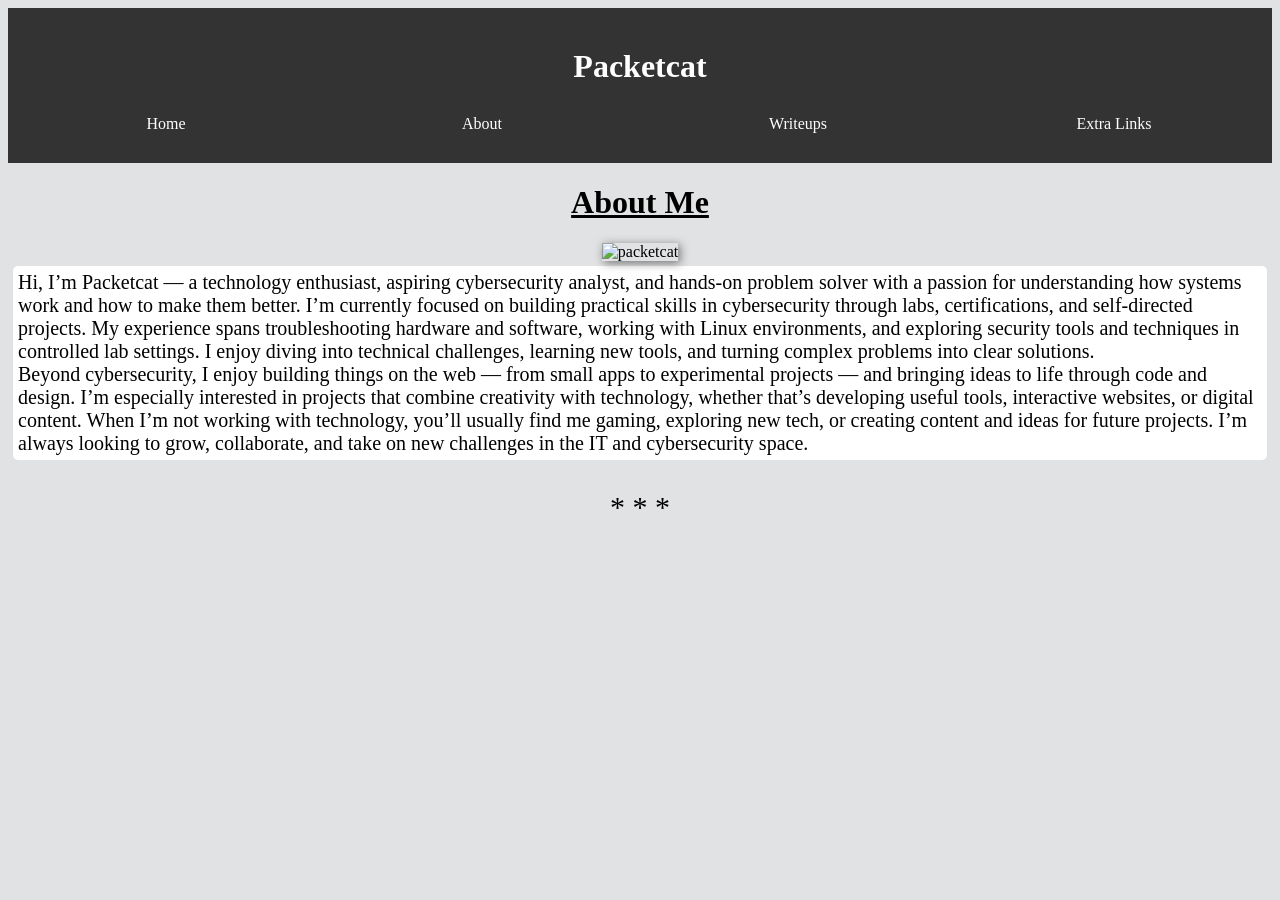
==== about.html @ 0f499275 "Added website files" ====
<!DOCTYPE html>
<html>
<head>
    <title>About</title>
    <link rel="stylesheet" href="style.css">
</head>
<body>

  <header class="packetcat">
    <h1>Packetcat</h1>
      <div class="tab">
        <ul class="tab-list">
            <li><a href="index.html" class="tab">Home</a></li>
            <li><a href="about.html" class="tab">About</a></li>
            <li><a href="writeups.html" class="tab">Writeups</a></li>
            <li><a href="links.html" class="tab">Extra Links</a></li>
        </ul>
      </div>
  </header>

    <h1><u>About Me</u></h1>
    <img src="images/packetcat.jpg" alt="packetcat" height="20%" width="20%" class="photo">
    <br>
    <p id=p-1>Hi, I’m Packetcat — a technology enthusiast, aspiring cybersecurity analyst, and hands-on problem solver with a passion for understanding how systems work and how to make them better. I’m currently focused on building practical skills in cybersecurity through labs, certifications, and self-directed projects. My experience spans troubleshooting hardware and software, working with Linux environments, and exploring security tools and techniques in controlled lab settings. I enjoy diving into technical challenges, learning new tools, and turning complex problems into clear solutions.<br> Beyond cybersecurity, I enjoy building things on the web — from small apps to experimental projects — and bringing ideas to life through code and design. I’m especially interested in projects that combine creativity with technology, whether that’s developing useful tools, interactive websites, or digital content. When I’m not working with technology, you’ll usually find me gaming, exploring new tech, or creating content and ideas for future projects. I’m always looking to grow, collaborate, and take on new challenges in the IT and cybersecurity space.</p>

    <p id=p-spacer>* * *</p>


</body>
</html>
---- style.css ----
body {
   background-color: #e1e2e3;
   color:black;
   text-align:center;
}

#p-2 {
    background-color: white;
    text-align:left;
    border-radius:5px;
    padding: 25px;
    margin: 25px;
    font-size: 20px;
}

#button-red {
    color:red;
    font-size: 20px;
}

#button-blue {
    color:blue;
    font-size: 20px;
}

#footer {
    border: 2px, solid, black;
    border-radius:5px;
}

#p-1 {
    background-color: white;
    border-radius:5px;
    text-align: left;
    padding: 5px;
    margin: 5px;
    font-size: 20px;
}

#p-spacer {
    font-size: 30px;

}

.paragraph{
    font-size: 20px;
}

.packetcat{
  color: white;
  background-color: #333;
  margin: 0;
  padding: 20px 0;
  overflow:hidden;
}

.packetcat h1 {
  margin-top: 20px; /* Now this margin will safely stay INSIDE the dark gray box */
  margin-bottom: 20px;
}

.tab {
    background-color: #333;
    width: 100%;
    max-width: 100%;
    padding: 10px 0;
}

.tab-list {
    list-style: none;
    width: 100%;
    max-width: 100%;
    margin: 0;
    padding: 0;
    display: flex;
    justify-content: center;
}

.tab-list li {
    width: 100%;
    max-width: 100%;
    margin: 0 15px;
}

.tab-list a {
    text-decoration: none;
    color: white;
    width: 100%;
    max-width: 100%;
    padding: 10px 20px;
    background-color: #333;
    border-radius: 5px;
    transition: background-color 0.3s;
}

.tab-list a:hover {
    background-color: #666;
}

.photo {
    box-shadow: 2px 2px 10px rgba(0, 0, 0, 0.5);
}
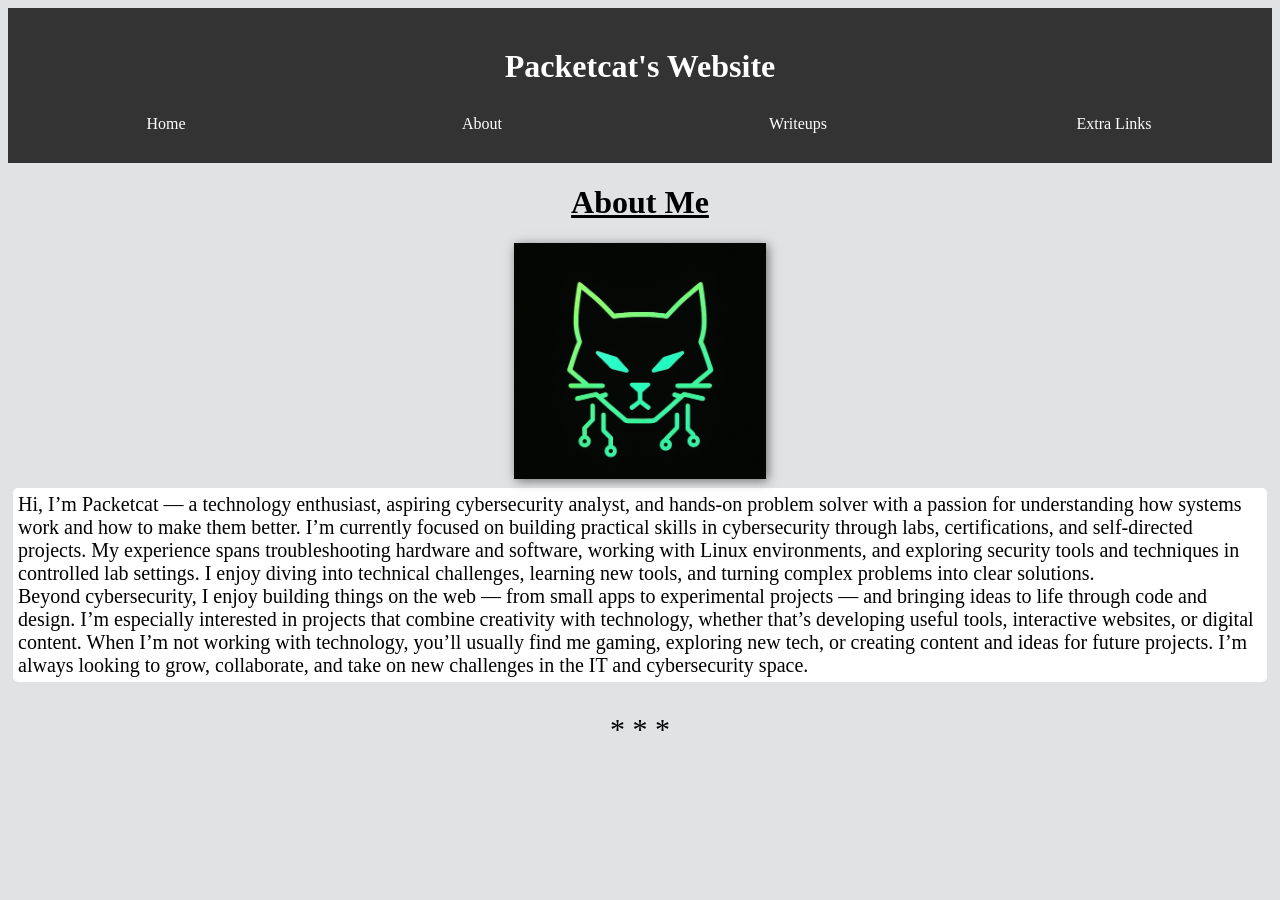
==== commit d407a128: "Update about.html" ====
--- a/about.html
+++ b/about.html
@@ -7,7 +7,7 @@
 <body>
 
   <header class="packetcat">
-    <h1>Packetcat</h1>
+    <h1>Packetcat's Website</h1>
       <div class="tab">
         <ul class="tab-list">
             <li><a href="index.html" class="tab">Home</a></li>
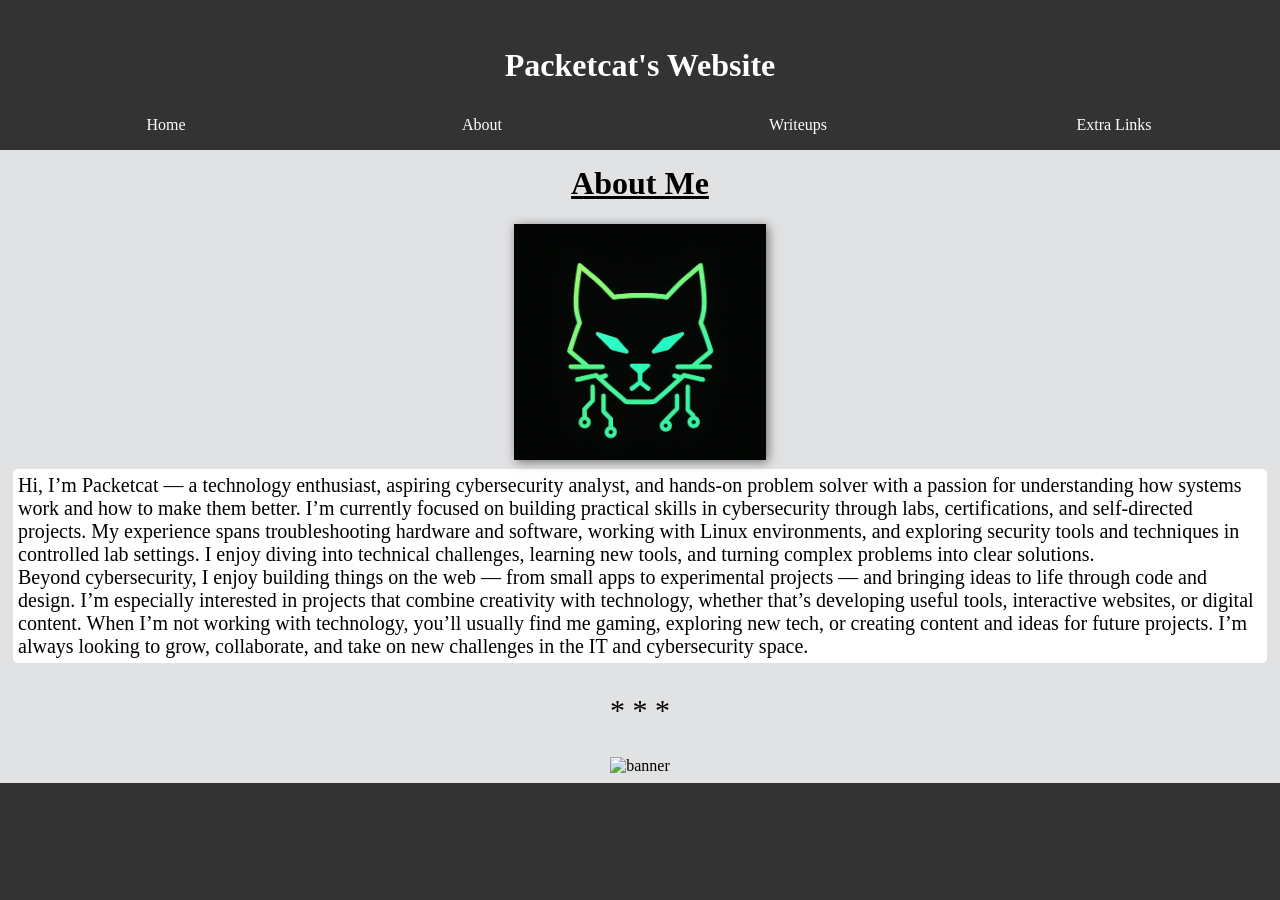
==== commit 6e508b9d: "Add files via upload" ====
--- a/about.html
+++ b/about.html
@@ -1,22 +1,24 @@
 <!DOCTYPE html>
-<html>
-<head>
-    <title>About</title>
-    <link rel="stylesheet" href="style.css">
-</head>
-<body>
+<html lang="en">
+    <head>
+     <meta charset="UTF-8"/>
+        <title>Home Page</title>
+        <link rel="stylesheet" href="style.css">
+    </head>
+    <body>
+      <header class="packetcat">
+        <br>
+        <h1>Packetcat's Website</h1>
 
-  <header class="packetcat">
-    <h1>Packetcat's Website</h1>
-      <div class="tab">
-        <ul class="tab-list">
-            <li><a href="index.html" class="tab">Home</a></li>
-            <li><a href="about.html" class="tab">About</a></li>
-            <li><a href="writeups.html" class="tab">Writeups</a></li>
-            <li><a href="links.html" class="tab">Extra Links</a></li>
-        </ul>
-      </div>
-  </header>
+        <div class="tab">
+          <ul class="tab-list">
+              <li><a href="index.html" class="tab">Home</a></li>
+              <li><a href="about.html" class="tab">About</a></li>
+              <li><a href="writeups.html" class="tab">Writeups</a></li>
+              <li><a href="links.html" class="tab">Extra Links</a></li>
+          </ul>
+        </div>
+      </header>
 
     <h1><u>About Me</u></h1>
     <img src="images/packetcat.jpg" alt="packetcat" height="20%" width="20%" class="photo">
@@ -25,6 +27,8 @@
 
     <p id=p-spacer>* * *</p>
 
+    <img src="images/banner.jpg" alt="banner">
+
 
 </body>
 </html>
--- a/style.css
+++ b/style.css
@@ -1,8 +1,16 @@
 body {
+    background: linear-gradient(
+        to bottom,
+        #333 0%,
+        #333 150px,
+        transparent 150px,
+        transparent 100%
+    ); /* This is a test linear-gradient... Might need to delete*/
    background-color: #e1e2e3;
    color:black;
    text-align:center;
 }
+
 
 #p-2 {
     background-color: white;
@@ -50,14 +58,8 @@
   color: white;
   background-color: #333;
   margin: 0;
-  padding: 20px 0;
-  overflow:hidden;
 }
 
-.packetcat h1 {
-  margin-top: 20px; /* Now this margin will safely stay INSIDE the dark gray box */
-  margin-bottom: 20px;
-}
 
 .tab {
     background-color: #333;
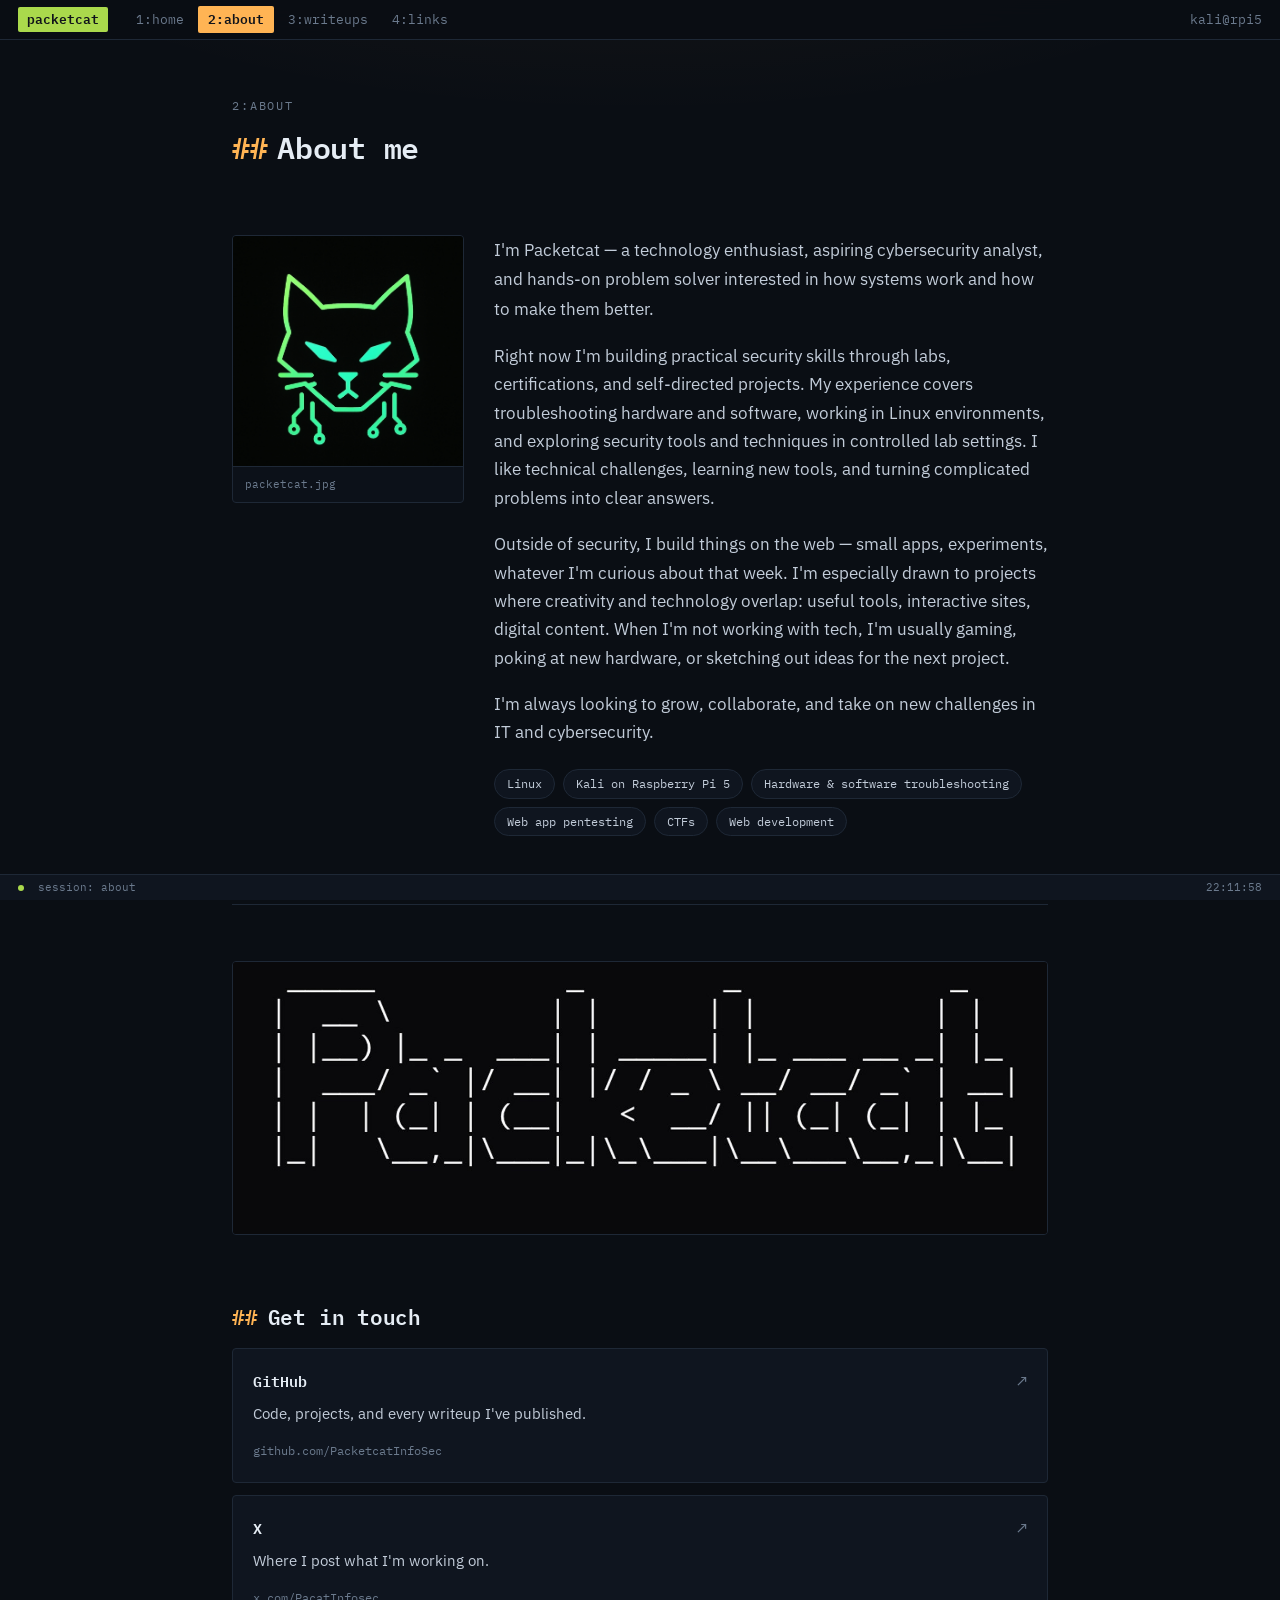
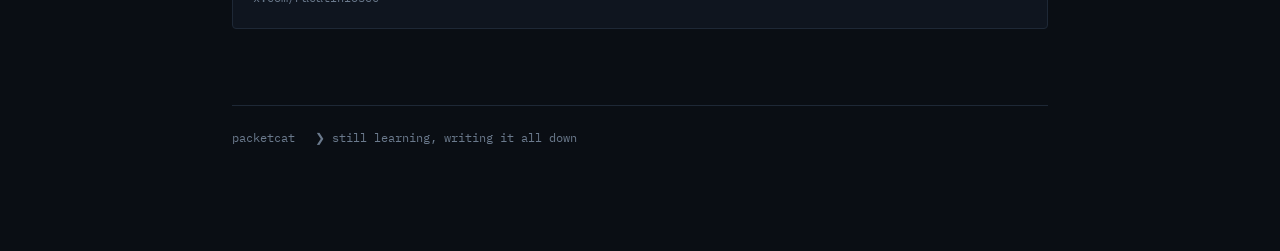
==== commit 3edebea4: "Add files via upload" ====
--- a/about.html
+++ b/about.html
@@ -1,34 +1,103 @@
 <!DOCTYPE html>
 <html lang="en">
-    <head>
-     <meta charset="UTF-8"/>
-        <title>Home Page</title>
-        <link rel="stylesheet" href="style.css">
-    </head>
-    <body>
-      <header class="packetcat">
-        <br>
-        <h1>Packetcat's Website</h1>
+<head>
+<meta charset="utf-8">
+<meta name="viewport" content="width=device-width, initial-scale=1">
+<title>About — Packetcat</title>
+<meta name="description" content="About Packetcat: technology enthusiast, aspiring cybersecurity analyst, and hands-on problem solver building practical security skills.">
+<link rel="preconnect" href="https://fonts.googleapis.com">
+<link rel="preconnect" href="https://fonts.gstatic.com" crossorigin>
+<link href="https://fonts.googleapis.com/css2?family=IBM+Plex+Mono:wght@400;500;600&family=IBM+Plex+Sans:wght@400;500;600&display=swap" rel="stylesheet">
+<link rel="stylesheet" href="style.css">
+</head>
+<body>
 
-        <div class="tab">
-          <ul class="tab-list">
-              <li><a href="index.html" class="tab">Home</a></li>
-              <li><a href="about.html" class="tab">About</a></li>
-              <li><a href="writeups.html" class="tab">Writeups</a></li>
-              <li><a href="links.html" class="tab">Extra Links</a></li>
-          </ul>
-        </div>
-      </header>
+<a class="skip" href="#main">Skip to content</a>
 
-    <h1><u>About Me</u></h1>
-    <img src="images/packetcat.jpg" alt="packetcat" height="20%" width="20%" class="photo">
-    <br>
-    <p id=p-1>Hi, I’m Packetcat — a technology enthusiast, aspiring cybersecurity analyst, and hands-on problem solver with a passion for understanding how systems work and how to make them better. I’m currently focused on building practical skills in cybersecurity through labs, certifications, and self-directed projects. My experience spans troubleshooting hardware and software, working with Linux environments, and exploring security tools and techniques in controlled lab settings. I enjoy diving into technical challenges, learning new tools, and turning complex problems into clear solutions.<br> Beyond cybersecurity, I enjoy building things on the web — from small apps to experimental projects — and bringing ideas to life through code and design. I’m especially interested in projects that combine creativity with technology, whether that’s developing useful tools, interactive websites, or digital content. When I’m not working with technology, you’ll usually find me gaming, exploring new tech, or creating content and ideas for future projects. I’m always looking to grow, collaborate, and take on new challenges in the IT and cybersecurity space.</p>
+<nav class="tmux" aria-label="Main">
+  <span class="tmux__session">packetcat</span>
+  <ul class="tmux__windows">
+    <li><a href="index.html">1:home</a></li>
+    <li><a href="about.html" aria-current="page">2:about</a></li>
+    <li><a href="writeups.html">3:writeups</a></li>
+    <li><a href="links.html">4:links</a></li>
+  </ul>
+  <span class="tmux__host">kali@rpi5</span>
+</nav>
 
-    <p id=p-spacer>* * *</p>
+<main id="main">
+  <div class="wrap">
 
-    <img src="images/banner.jpg" alt="banner">
+    <section class="block">
+      <p class="eyebrow">2:about</p>
+      <h1 class="h-section" style="font-size:1.9rem;"><span class="mark">##</span> About me</h1>
+    </section>
 
+    <section class="block bio">
+      <div class="frame bio__portrait">
+        <img src="images/packetcat.jpg" alt="Packetcat">
+        <p class="frame__cap">packetcat.jpg</p>
+      </div>
 
+      <div class="prose">
+        <p class="lede">I'm Packetcat — a technology enthusiast, aspiring cybersecurity analyst, and hands-on problem solver interested in how systems work and how to make them better.</p>
+        <p>Right now I'm building practical security skills through labs, certifications, and self-directed projects. My experience covers troubleshooting hardware and software, working in Linux environments, and exploring security tools and techniques in controlled lab settings. I like technical challenges, learning new tools, and turning complicated problems into clear answers.</p>
+        <p>Outside of security, I build things on the web — small apps, experiments, whatever I'm curious about that week. I'm especially drawn to projects where creativity and technology overlap: useful tools, interactive sites, digital content. When I'm not working with tech, I'm usually gaming, poking at new hardware, or sketching out ideas for the next project.</p>
+        <p>I'm always looking to grow, collaborate, and take on new challenges in IT and cybersecurity.</p>
+
+        <ul class="chips">
+          <li>Linux</li>
+          <li>Kali on Raspberry Pi 5</li>
+          <li>Hardware &amp; software troubleshooting</li>
+          <li>Web app pentesting</li>
+          <li>CTFs</li>
+          <li>Web development</li>
+        </ul>
+      </div>
+    </section>
+
+    <hr class="rule">
+
+    <section class="block frame frame--strip">
+      <img src="images/banner.jpg" alt="Packetcat banner" loading="lazy">
+    </section>
+
+    <section class="block">
+      <h2 class="h-section"><span class="mark">##</span> Get in touch</h2>
+      <div class="cards">
+        <a class="card" href="https://github.com/PacketcatInfoSec">
+          <span class="card__top">
+            <span class="card__title">GitHub</span>
+            <span class="card__arrow">&#8599;</span>
+          </span>
+          <p class="card__desc">Code, projects, and every writeup I've published.</p>
+          <span class="card__url">github.com/PacketcatInfoSec</span>
+        </a>
+        <a class="card" href="https://x.com/PacatInfosec">
+          <span class="card__top">
+            <span class="card__title">X</span>
+            <span class="card__arrow">&#8599;</span>
+          </span>
+          <p class="card__desc">Where I post what I'm working on.</p>
+          <span class="card__url">x.com/PacatInfosec</span>
+        </a>
+      </div>
+    </section>
+
+    <footer class="foot">
+      <span>packetcat</span>
+      <span>&#10095; still learning, writing it all down</span>
+    </footer>
+
+  </div>
+</main>
+
+<div class="status">
+  <span class="status__dot"></span>
+  <span>session: about</span>
+  <span class="status__clock" data-clock>--:--:--</span>
+</div>
+
+<script src="script.js"></script>
 </body>
 </html>
--- a/style.css
+++ b/style.css
@@ -1,104 +1,593 @@
+/* ==========================================================================
+   Packetcat InfoSec — shared stylesheet
+   One file drives all four pages. Edit colours in :root to re-skin the site.
+   ========================================================================== */
+
+/* --------------------------------------------------------------------------
+   1. Design tokens
+   Palette is based on "Ayu Dark", a real terminal colour scheme — so the site
+   looks like a properly configured shell rather than generic neon-on-black.
+   -------------------------------------------------------------------------- */
+:root {
+  --bg:         #0a0e14;
+  --panel:      #0f151f;
+  --panel-2:    #131b27;
+  --line:       #1e2836;
+  --line-soft:  #16202c;
+
+  --ink:        #c2ccd9;
+  --ink-strong: #e6edf5;
+  --dim:        #6b7a8d;
+
+  --amber:      #ffb454;
+  --cyan:       #5ccfe6;
+  --red:        #f07178;
+  --green:      #aad94c;
+
+  --accent:     var(--amber);
+
+  --font-mono: "IBM Plex Mono", ui-monospace, "SF Mono", Menlo, Consolas, monospace;
+  --font-sans: "IBM Plex Sans", system-ui, -apple-system, "Segoe UI", sans-serif;
+
+  --bar-h: 40px;
+  --status-h: 26px;
+  --wrap: 860px;
+  --radius: 4px;
+}
+
+/* --------------------------------------------------------------------------
+   2. Reset & base
+   -------------------------------------------------------------------------- */
+*,
+*::before,
+*::after { box-sizing: border-box; }
+
+html { scroll-behavior: smooth; }
+
 body {
-    background: linear-gradient(
-        to bottom,
-        #333 0%,
-        #333 150px,
-        transparent 150px,
-        transparent 100%
-    ); /* This is a test linear-gradient... Might need to delete*/
-   background-color: #e1e2e3;
-   color:black;
-   text-align:center;
-}
-
-
-#p-2 {
-    background-color: white;
-    text-align:left;
-    border-radius:5px;
-    padding: 25px;
-    margin: 25px;
-    font-size: 20px;
-}
-
-#button-red {
-    color:red;
-    font-size: 20px;
-}
-
-#button-blue {
-    color:blue;
-    font-size: 20px;
-}
-
-#footer {
-    border: 2px, solid, black;
-    border-radius:5px;
-}
-
-#p-1 {
-    background-color: white;
-    border-radius:5px;
-    text-align: left;
-    padding: 5px;
-    margin: 5px;
-    font-size: 20px;
-}
-
-#p-spacer {
-    font-size: 30px;
-
-}
-
-.paragraph{
-    font-size: 20px;
-}
-
-.packetcat{
-  color: white;
-  background-color: #333;
   margin: 0;
-}
-
-
-.tab {
-    background-color: #333;
-    width: 100%;
-    max-width: 100%;
-    padding: 10px 0;
-}
-
-.tab-list {
-    list-style: none;
-    width: 100%;
-    max-width: 100%;
-    margin: 0;
-    padding: 0;
-    display: flex;
-    justify-content: center;
-}
-
-.tab-list li {
-    width: 100%;
-    max-width: 100%;
-    margin: 0 15px;
-}
-
-.tab-list a {
-    text-decoration: none;
-    color: white;
-    width: 100%;
-    max-width: 100%;
-    padding: 10px 20px;
-    background-color: #333;
-    border-radius: 5px;
-    transition: background-color 0.3s;
-}
-
-.tab-list a:hover {
-    background-color: #666;
-}
-
-.photo {
-    box-shadow: 2px 2px 10px rgba(0, 0, 0, 0.5);
-}
+  background-color: var(--bg);
+  background-image:
+    radial-gradient(1100px 420px at 50% -180px, rgba(255, 180, 84, .07), transparent 70%);
+  color: var(--ink);
+  font-family: var(--font-sans);
+  font-size: 16.5px;
+  line-height: 1.72;
+  -webkit-font-smoothing: antialiased;
+  padding-top: var(--bar-h);
+  padding-bottom: var(--status-h);
+}
+
+img { max-width: 100%; display: block; }
+
+a { color: var(--cyan); text-decoration-color: rgba(92, 207, 230, .35); text-underline-offset: 3px; }
+a:hover { text-decoration-color: var(--cyan); }
+
+:focus-visible {
+  outline: 2px solid var(--amber);
+  outline-offset: 3px;
+  border-radius: 2px;
+}
+
+/* Skip link for keyboard and screen-reader users */
+.skip {
+  position: absolute;
+  left: -9999px;
+  top: 0;
+  background: var(--amber);
+  color: #10131a;
+  padding: 10px 16px;
+  font-family: var(--font-mono);
+  font-weight: 600;
+  z-index: 100;
+}
+.skip:focus { left: 8px; top: 8px; }
+
+/* --------------------------------------------------------------------------
+   3. Top bar — modelled on a tmux window list
+   The numbers are tmux window indices, not decoration.
+   -------------------------------------------------------------------------- */
+.tmux {
+  position: fixed;
+  inset: 0 0 auto 0;
+  height: var(--bar-h);
+  display: flex;
+  align-items: center;
+  gap: 18px;
+  padding: 0 18px;
+  background: rgba(10, 14, 20, .92);
+  backdrop-filter: blur(10px);
+  border-bottom: 1px solid var(--line);
+  font-family: var(--font-mono);
+  font-size: 12.5px;
+  z-index: 50;
+}
+
+.tmux__session {
+  color: #10131a;
+  background: var(--green);
+  font-weight: 600;
+  padding: 2px 9px;
+  border-radius: 2px;
+  white-space: nowrap;
+}
+
+.tmux__windows {
+  display: flex;
+  gap: 4px;
+  list-style: none;
+  margin: 0;
+  padding: 0;
+  overflow-x: auto;
+  scrollbar-width: none;
+}
+.tmux__windows::-webkit-scrollbar { display: none; }
+
+.tmux__windows a {
+  display: block;
+  padding: 3px 10px;
+  border-radius: 2px;
+  color: var(--dim);
+  text-decoration: none;
+  white-space: nowrap;
+  transition: color .15s ease, background-color .15s ease;
+}
+.tmux__windows a:hover { color: var(--ink-strong); background: var(--panel-2); }
+
+.tmux__windows a[aria-current="page"] {
+  background: var(--amber);
+  color: #10131a;
+  font-weight: 600;
+}
+
+.tmux__host {
+  margin-left: auto;
+  color: var(--dim);
+  white-space: nowrap;
+}
+
+/* --------------------------------------------------------------------------
+   4. Bottom status line
+   -------------------------------------------------------------------------- */
+.status {
+  position: fixed;
+  inset: auto 0 0 0;
+  height: var(--status-h);
+  display: flex;
+  align-items: center;
+  gap: 14px;
+  padding: 0 18px;
+  background: var(--panel);
+  border-top: 1px solid var(--line);
+  font-family: var(--font-mono);
+  font-size: 11px;
+  color: var(--dim);
+  z-index: 50;
+}
+.status__dot {
+  width: 6px;
+  height: 6px;
+  border-radius: 50%;
+  background: var(--green);
+  flex: none;
+}
+.status__clock { margin-left: auto; font-variant-numeric: tabular-nums; }
+
+/* --------------------------------------------------------------------------
+   5. Layout
+   -------------------------------------------------------------------------- */
+.wrap {
+  max-width: var(--wrap);
+  margin: 0 auto;
+  padding: 0 22px;
+}
+
+.block { margin: 0 0 68px; }
+.block:last-child { margin-bottom: 0; }
+
+main { padding: 56px 0 76px; }
+
+hr.rule {
+  border: 0;
+  border-top: 1px solid var(--line);
+  margin: 56px 0;
+}
+
+/* --------------------------------------------------------------------------
+   6. Typography
+   -------------------------------------------------------------------------- */
+h1, h2, h3 {
+  font-family: var(--font-mono);
+  color: var(--ink-strong);
+  line-height: 1.25;
+  letter-spacing: -.01em;
+  margin: 0;
+}
+
+.h-section {
+  font-size: 1.32rem;
+  font-weight: 600;
+  margin-bottom: 18px;
+  display: flex;
+  align-items: baseline;
+  gap: 10px;
+}
+.h-section .mark { color: var(--accent); font-weight: 500; }
+
+.eyebrow {
+  font-family: var(--font-mono);
+  font-size: 11.5px;
+  letter-spacing: .16em;
+  text-transform: uppercase;
+  color: var(--dim);
+  margin: 0 0 12px;
+}
+
+.lede { font-size: 1.08rem; color: var(--ink); }
+
+p { margin: 0 0 18px; }
+p:last-child { margin-bottom: 0; }
+
+.prose { max-width: 68ch; }
+
+.muted { color: var(--dim); }
+
+/* --------------------------------------------------------------------------
+   7. Hero terminal
+   -------------------------------------------------------------------------- */
+.term {
+  border: 1px solid var(--line);
+  border-radius: var(--radius);
+  background: linear-gradient(180deg, var(--panel-2), var(--panel));
+  overflow: hidden;
+}
+
+.term__chrome {
+  display: flex;
+  align-items: center;
+  gap: 8px;
+  padding: 8px 14px;
+  border-bottom: 1px solid var(--line);
+  background: rgba(0, 0, 0, .25);
+  font-family: var(--font-mono);
+  font-size: 11.5px;
+  color: var(--dim);
+}
+.term__chrome span:first-child { color: var(--green); }
+
+.term__body {
+  padding: 26px 22px 30px;
+  font-family: var(--font-mono);
+}
+
+.term__cmd {
+  font-size: 13.5px;
+  color: var(--ink);
+  margin: 0 0 20px;
+  min-height: 1.5em;
+}
+.term__cmd .p { color: var(--green); margin-right: 8px; }
+.term__cmd .flag { color: var(--dim); }
+
+/* Blinking caret used by the typing animation */
+.caret {
+  display: inline-block;
+  width: 8px;
+  height: 1.05em;
+  background: var(--amber);
+  vertical-align: -3px;
+  animation: blink 1.05s steps(1) infinite;
+}
+@keyframes blink { 50% { opacity: 0; } }
+
+.term__name {
+  font-size: clamp(2.4rem, 8vw, 3.9rem);
+  font-weight: 600;
+  color: var(--amber);
+  letter-spacing: -.03em;
+  line-height: 1.05;
+  margin: 0 0 10px;
+}
+
+.term__role {
+  font-family: var(--font-mono);
+  font-size: 13.5px;
+  color: var(--dim);
+  margin: 0 0 22px;
+}
+.term__role b { color: var(--red); font-weight: 500; }
+
+.term__lede {
+  font-family: var(--font-sans);
+  max-width: 60ch;
+  margin: 0;
+  color: var(--ink);
+}
+
+/* --------------------------------------------------------------------------
+   8. Buttons
+   -------------------------------------------------------------------------- */
+.actions {
+  display: flex;
+  flex-wrap: wrap;
+  gap: 10px;
+  margin-top: 26px;
+}
+
+.btn {
+  display: inline-block;
+  font-family: var(--font-mono);
+  font-size: 12.5px;
+  font-weight: 500;
+  padding: 9px 16px;
+  border-radius: var(--radius);
+  border: 1px solid var(--line);
+  color: var(--ink);
+  background: transparent;
+  text-decoration: none;
+  cursor: pointer;
+  transition: border-color .15s ease, color .15s ease, background-color .15s ease;
+}
+.btn:hover { border-color: var(--amber); color: var(--ink-strong); }
+
+.btn--solid {
+  background: var(--amber);
+  border-color: var(--amber);
+  color: #10131a;
+  font-weight: 600;
+}
+.btn--solid:hover { background: #ffc478; border-color: #ffc478; color: #10131a; }
+
+/* --------------------------------------------------------------------------
+   9. Framed images
+   -------------------------------------------------------------------------- */
+.frame {
+  border: 1px solid var(--line);
+  border-radius: var(--radius);
+  overflow: hidden;
+  background: var(--panel);
+}
+.frame img { width: 100%; height: 100%; object-fit: cover; }
+
+.frame--strip img { aspect-ratio: 1500 / 500; }
+.frame--wide img  { aspect-ratio: 16 / 6; opacity: .8; }
+
+.frame__cap {
+  font-family: var(--font-mono);
+  font-size: 11px;
+  color: var(--dim);
+  padding: 8px 12px;
+  border-top: 1px solid var(--line);
+  background: rgba(0, 0, 0, .2);
+}
+
+/* Portrait + prose side by side on the About page */
+.bio {
+  display: grid;
+  grid-template-columns: 232px 1fr;
+  gap: 30px;
+  align-items: start;
+}
+.bio__portrait img { aspect-ratio: 1 / 1; }
+
+/* Small square icon used as a section marker */
+/* Light tile: the source icons are dark line art on a transparent
+   background, so they need a light surface to be visible. */
+.icon {
+  width: 46px;
+  height: 46px;
+  border: 1px solid var(--line);
+  border-radius: var(--radius);
+  padding: 8px;
+  background: #dbe3ee;
+  flex: none;
+}
+.icon img { width: 100%; height: 100%; object-fit: contain; }
+
+.head-row {
+  display: flex;
+  align-items: center;
+  gap: 16px;
+  margin-bottom: 20px;
+}
+.head-row .h-section { margin-bottom: 0; }
+
+/* --------------------------------------------------------------------------
+   10. Chips
+   -------------------------------------------------------------------------- */
+.chips {
+  display: flex;
+  flex-wrap: wrap;
+  gap: 8px;
+  list-style: none;
+  margin: 22px 0 0;
+  padding: 0;
+}
+.chips li {
+  font-family: var(--font-mono);
+  font-size: 11.5px;
+  color: var(--ink);
+  border: 1px solid var(--line);
+  border-radius: 999px;
+  padding: 4px 12px;
+  background: var(--panel);
+}
+
+/* --------------------------------------------------------------------------
+   11. Red team / blue team picker — the interactive moment
+   -------------------------------------------------------------------------- */
+.teams {
+  border: 1px solid var(--line);
+  border-radius: var(--radius);
+  background: var(--panel);
+  padding: 26px 24px;
+  --team: var(--dim);
+  transition: border-color .25s ease;
+}
+.teams[data-team="red"]  { --team: var(--red);  border-color: rgba(240, 113, 120, .45); }
+.teams[data-team="blue"] { --team: var(--cyan); border-color: rgba(92, 207, 230, .45); }
+
+.teams__q {
+  font-family: var(--font-mono);
+  font-size: 13px;
+  color: var(--dim);
+  margin: 0 0 16px;
+}
+
+.teams__opts { display: flex; flex-wrap: wrap; gap: 10px; margin-bottom: 20px; }
+
+.team-btn {
+  font-family: var(--font-mono);
+  font-size: 13px;
+  font-weight: 500;
+  padding: 10px 22px;
+  border-radius: var(--radius);
+  background: transparent;
+  cursor: pointer;
+  transition: background-color .18s ease, color .18s ease;
+}
+.team-btn[data-value="red"]  { border: 1px solid var(--red);  color: var(--red); }
+.team-btn[data-value="blue"] { border: 1px solid var(--cyan); color: var(--cyan); }
+.team-btn[data-value="red"]:hover  { background: rgba(240, 113, 120, .12); }
+.team-btn[data-value="blue"]:hover { background: rgba(92, 207, 230, .12); }
+.team-btn[aria-pressed="true"][data-value="red"]  { background: var(--red);  color: #10131a; }
+.team-btn[aria-pressed="true"][data-value="blue"] { background: var(--cyan); color: #10131a; }
+
+.teams__out {
+  border-left: 2px solid var(--team);
+  padding-left: 18px;
+  min-height: 84px;
+  transition: border-color .25s ease;
+}
+.teams__title {
+  font-family: var(--font-mono);
+  font-size: 13px;
+  color: var(--team);
+  margin: 0 0 8px;
+  transition: color .25s ease;
+}
+.teams__text { margin: 0; font-size: .97rem; }
+
+/* --------------------------------------------------------------------------
+   12. Goals checklist — real shell-style task boxes
+   -------------------------------------------------------------------------- */
+.tasks {
+  list-style: none;
+  margin: 0;
+  padding: 0;
+  font-family: var(--font-mono);
+  font-size: 13.5px;
+}
+.tasks li {
+  display: flex;
+  gap: 12px;
+  padding: 11px 2px;
+  border-bottom: 1px solid var(--line-soft);
+}
+.tasks li:last-child { border-bottom: 0; }
+.tasks .box { color: var(--amber); flex: none; }
+
+/* --------------------------------------------------------------------------
+   13. Link / room cards
+   -------------------------------------------------------------------------- */
+.cards { display: grid; gap: 12px; }
+
+.card {
+  display: block;
+  border: 1px solid var(--line);
+  border-radius: var(--radius);
+  background: var(--panel);
+  padding: 18px 20px;
+  text-decoration: none;
+  color: inherit;
+  transition: border-color .15s ease, background-color .15s ease, transform .15s ease;
+}
+.card:hover {
+  border-color: var(--amber);
+  background: var(--panel-2);
+  transform: translateX(3px);
+}
+
+.card__top {
+  display: flex;
+  align-items: baseline;
+  gap: 12px;
+  margin-bottom: 6px;
+}
+.card__title {
+  font-family: var(--font-mono);
+  font-size: 14.5px;
+  font-weight: 600;
+  color: var(--ink-strong);
+}
+.card__tag {
+  font-family: var(--font-mono);
+  font-size: 10.5px;
+  letter-spacing: .1em;
+  text-transform: uppercase;
+  color: var(--amber);
+  border: 1px solid rgba(255, 180, 84, .35);
+  border-radius: 999px;
+  padding: 1px 9px;
+  flex: none;
+}
+.card__arrow { margin-left: auto; color: var(--dim); font-family: var(--font-mono); }
+.card:hover .card__arrow { color: var(--amber); }
+.card__desc { font-size: .94rem; color: var(--ink); margin: 0 0 8px; }
+.card__url { font-family: var(--font-mono); font-size: 11.5px; color: var(--dim); }
+
+/* Empty state — an invitation, not an apology */
+.empty {
+  border: 1px dashed var(--line);
+  border-radius: var(--radius);
+  padding: 18px 20px;
+  font-family: var(--font-mono);
+  font-size: 12.5px;
+  color: var(--dim);
+}
+
+/* --------------------------------------------------------------------------
+   14. Page footer
+   -------------------------------------------------------------------------- */
+.foot {
+  border-top: 1px solid var(--line);
+  margin-top: 76px;
+  padding-top: 22px;
+  font-family: var(--font-mono);
+  font-size: 12px;
+  color: var(--dim);
+  display: flex;
+  flex-wrap: wrap;
+  gap: 8px 20px;
+}
+
+/* --------------------------------------------------------------------------
+   15. Responsive
+   -------------------------------------------------------------------------- */
+@media (max-width: 720px) {
+  body { font-size: 16px; }
+  .bio { grid-template-columns: 1fr; }
+  .bio__portrait { max-width: 220px; }
+  .tmux { gap: 12px; padding: 0 12px; }
+  .tmux__host { display: none; }
+  .term__body { padding: 22px 16px 24px; }
+  .wrap { padding: 0 16px; }
+  .block { margin-bottom: 52px; }
+}
+
+@media (max-width: 460px) {
+  .tmux__session { display: none; }
+}
+
+/* --------------------------------------------------------------------------
+   16. Reduced motion
+   -------------------------------------------------------------------------- */
+@media (prefers-reduced-motion: reduce) {
+  html { scroll-behavior: auto; }
+  *, *::before, *::after {
+    animation-duration: .001ms !important;
+    animation-iteration-count: 1 !important;
+    transition-duration: .001ms !important;
+  }
+  .card:hover { transform: none; }
+}
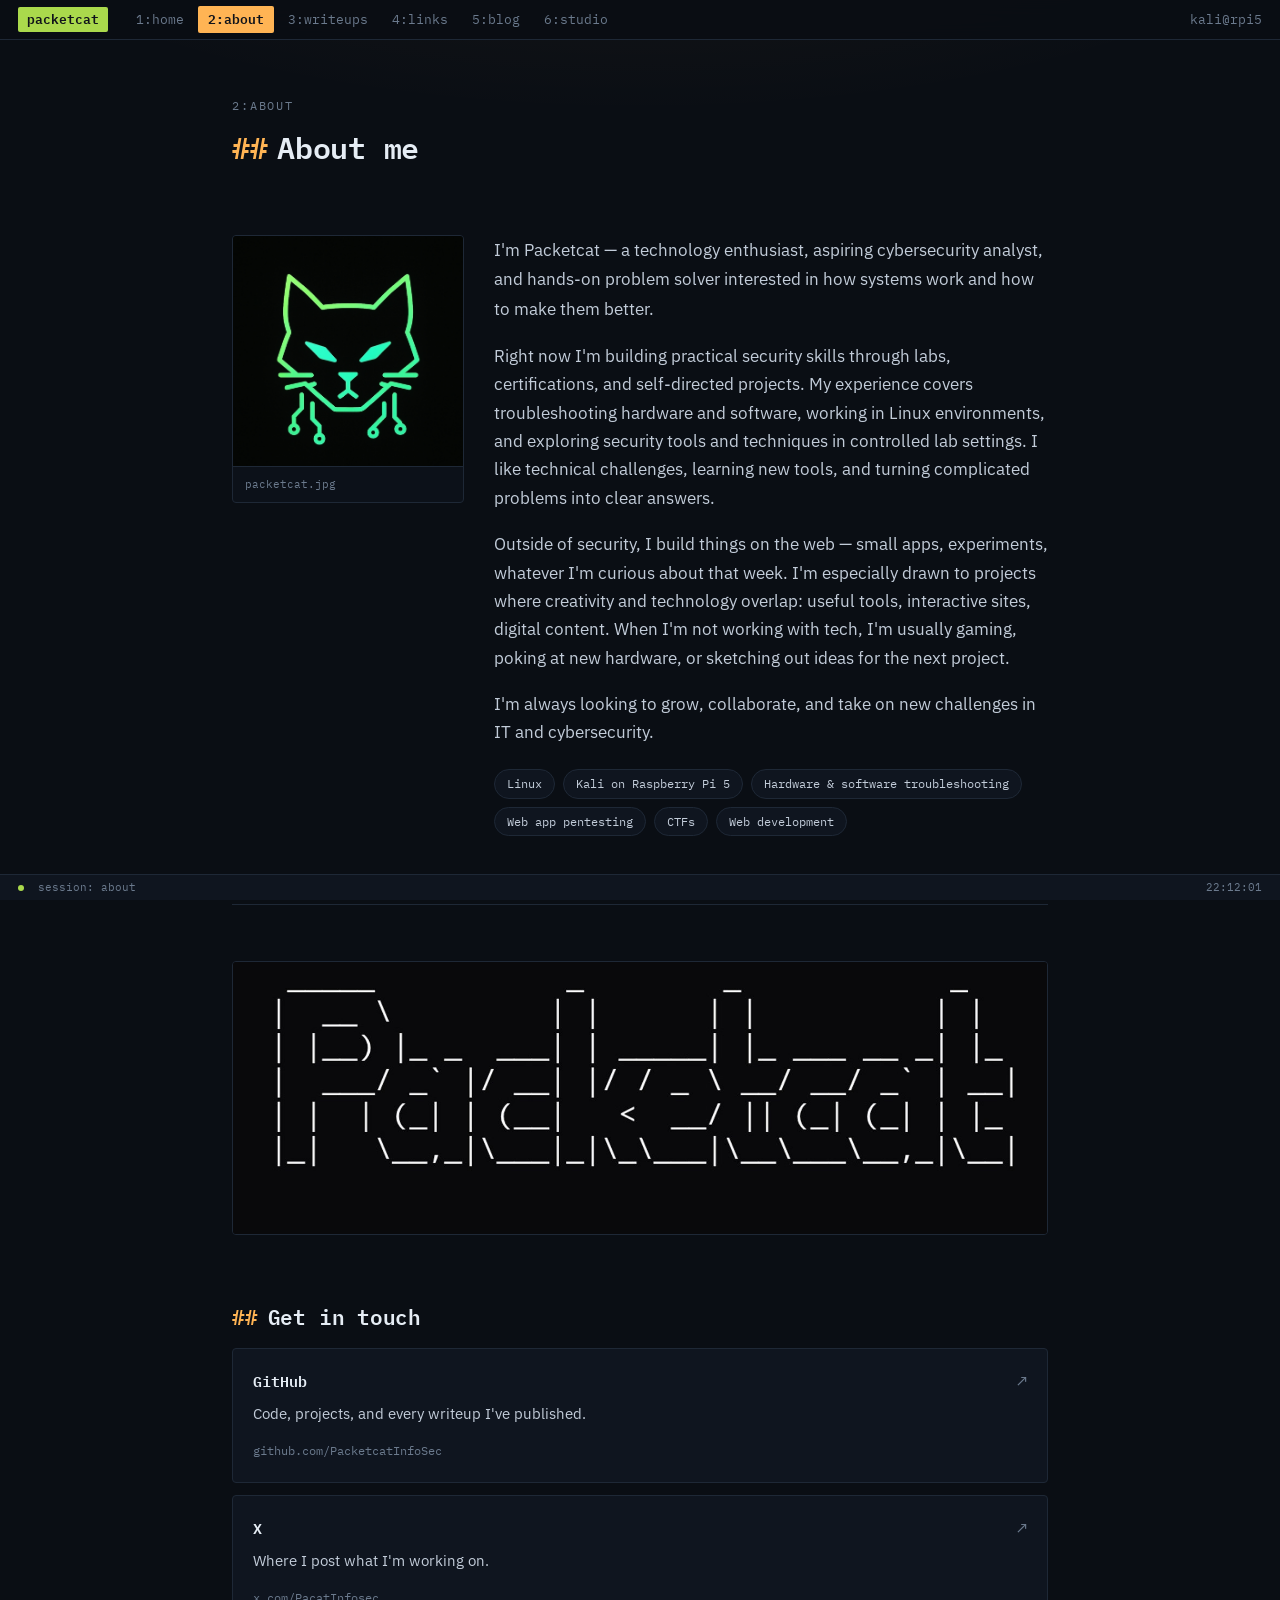
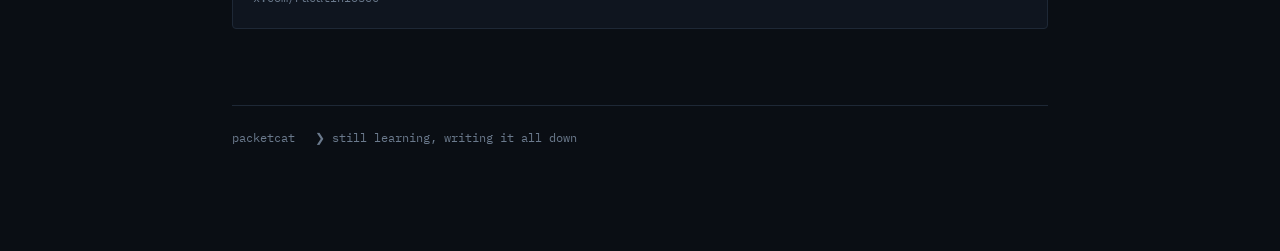
==== commit 564fd338: "Add files via upload" ====
--- a/about.html
+++ b/about.html
@@ -21,6 +21,8 @@
     <li><a href="about.html" aria-current="page">2:about</a></li>
     <li><a href="writeups.html">3:writeups</a></li>
     <li><a href="links.html">4:links</a></li>
+    <li><a href="blog.html">5:blog</a></li>
+    <li><a href="studio.html">6:studio</a></li>
   </ul>
   <span class="tmux__host">kali@rpi5</span>
 </nav>
--- a/style.css
+++ b/style.css
@@ -337,6 +337,9 @@
   font-weight: 600;
 }
 .btn--solid:hover { background: #ffc478; border-color: #ffc478; color: #10131a; }
+.upload-btn { cursor: pointer; }
+.visually-hidden { position: absolute; width: 1px; height: 1px; padding: 0; margin: -1px; overflow: hidden; clip: rect(0, 0, 0, 0); white-space: nowrap; border: 0; }
+.form-note { max-width: 68ch; margin-top: 14px; font-family: var(--font-mono); font-size: 11.5px; color: var(--dim); }
 
 /* --------------------------------------------------------------------------
    9. Framed images
@@ -535,6 +538,29 @@
 .card:hover .card__arrow { color: var(--amber); }
 .card__desc { font-size: .94rem; color: var(--ink); margin: 0 0 8px; }
 .card__url { font-family: var(--font-mono); font-size: 11.5px; color: var(--dim); }
+.card--static { color: var(--ink); }
+.card--static:hover { transform: none; }
+.content-detail { margin-top: 12px; border-top: 1px solid var(--line-soft); padding-top: 10px; }
+.content-detail summary { cursor: pointer; color: var(--cyan); font-family: var(--font-mono); font-size: 12px; }
+
+/* --------------------------------------------------------------------------
+   14. Browser-local content studio
+   -------------------------------------------------------------------------- */
+.studio { display: grid; grid-template-columns: minmax(0, 1fr) minmax(0, 1fr); gap: 24px; align-items: start; }
+.studio-auth { grid-column: 1 / -1; display: flex; flex-wrap: wrap; align-items: center; gap: 12px; padding: 14px 16px; border: 1px solid var(--line); border-radius: var(--radius); background: var(--panel); font-family: var(--font-mono); font-size: 12px; color: var(--dim); }
+.editor, .preview { border: 1px solid var(--line); border-radius: var(--radius); background: var(--panel); padding: 20px; }
+.editor label { display: block; margin-bottom: 16px; color: var(--ink-strong); font-family: var(--font-mono); font-size: 12px; }
+.editor input, .editor textarea { display: block; width: 100%; margin-top: 7px; border: 1px solid var(--line); border-radius: var(--radius); background: var(--bg); color: var(--ink); padding: 10px 12px; font: 13px/1.55 var(--font-mono); }
+.editor textarea { resize: vertical; min-height: 250px; }
+.editor input:focus, .editor textarea:focus { outline: 1px solid var(--amber); border-color: var(--amber); }
+.editor .actions { margin-top: 4px; }
+.preview h2 { font-size: 1.4rem; }
+.post-meta { margin: 8px 0 20px; color: var(--dim); font-family: var(--font-mono); font-size: 11.5px; }
+.markdown { max-width: 68ch; overflow-wrap: anywhere; }
+.markdown h1, .markdown h2, .markdown h3 { margin: 1.2em 0 .5em; }
+.markdown h1 { font-size: 1.45rem; }.markdown h2 { font-size: 1.25rem; }.markdown h3 { font-size: 1.08rem; }
+.markdown ul { padding-left: 1.35em; }.markdown blockquote { margin-left: 0; padding-left: 14px; border-left: 2px solid var(--amber); color: var(--dim); }
+.markdown pre { overflow-x: auto; padding: 14px; border: 1px solid var(--line); background: var(--bg); border-radius: var(--radius); }.markdown code { font-family: var(--font-mono); font-size: .88em; }
 
 /* Empty state — an invitation, not an apology */
 .empty {
@@ -547,7 +573,7 @@
 }
 
 /* --------------------------------------------------------------------------
-   14. Page footer
+   15. Page footer
    -------------------------------------------------------------------------- */
 .foot {
   border-top: 1px solid var(--line);
@@ -562,7 +588,7 @@
 }
 
 /* --------------------------------------------------------------------------
-   15. Responsive
+   16. Responsive
    -------------------------------------------------------------------------- */
 @media (max-width: 720px) {
   body { font-size: 16px; }
@@ -573,6 +599,7 @@
   .term__body { padding: 22px 16px 24px; }
   .wrap { padding: 0 16px; }
   .block { margin-bottom: 52px; }
+  .studio { grid-template-columns: 1fr; }
 }
 
 @media (max-width: 460px) {
@@ -580,7 +607,7 @@
 }
 
 /* --------------------------------------------------------------------------
-   16. Reduced motion
+   17. Reduced motion
    -------------------------------------------------------------------------- */
 @media (prefers-reduced-motion: reduce) {
   html { scroll-behavior: auto; }
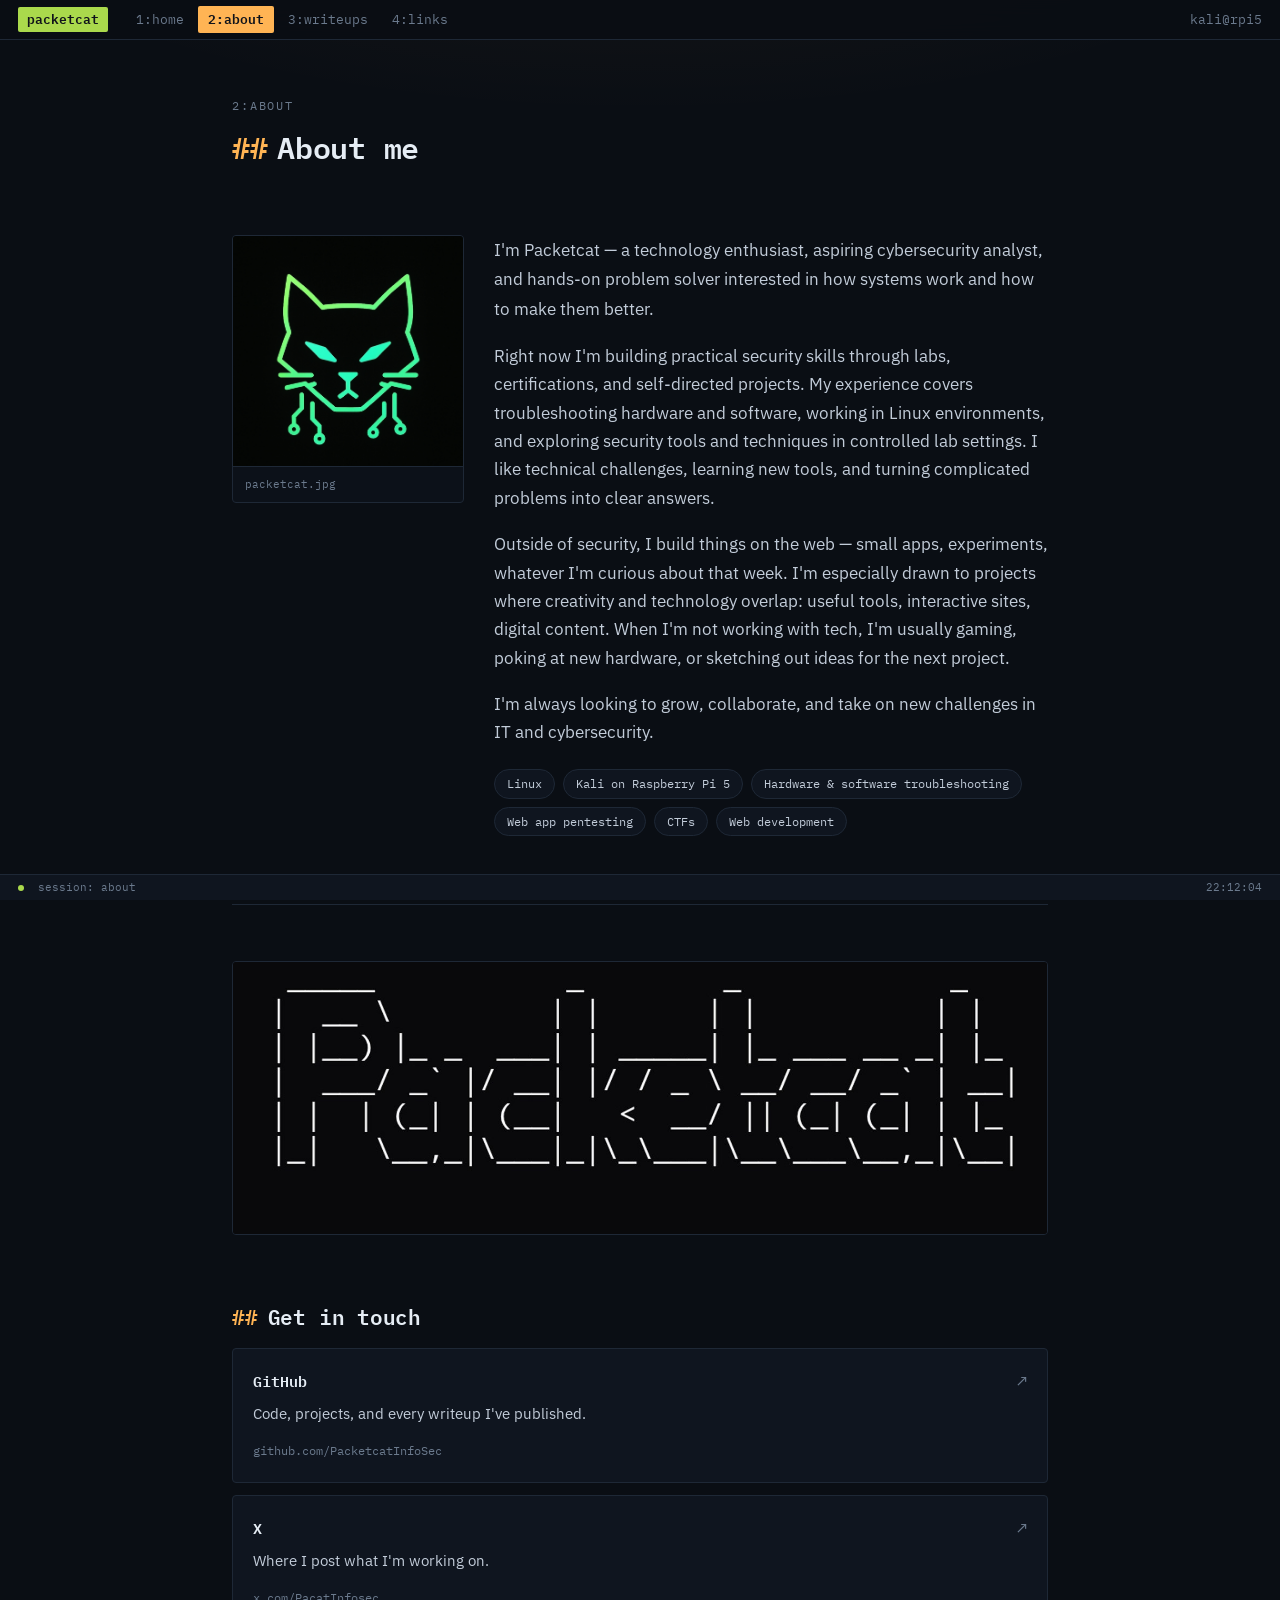
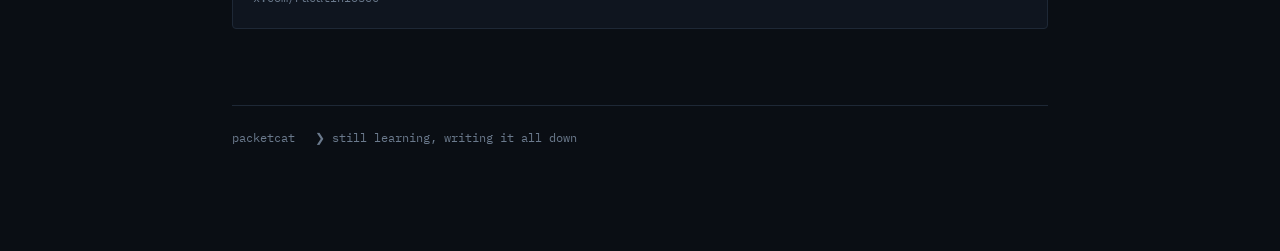
==== commit 424e1c3d: "Update about.html" ====
--- a/about.html
+++ b/about.html
@@ -21,8 +21,6 @@
     <li><a href="about.html" aria-current="page">2:about</a></li>
     <li><a href="writeups.html">3:writeups</a></li>
     <li><a href="links.html">4:links</a></li>
-    <li><a href="blog.html">5:blog</a></li>
-    <li><a href="studio.html">6:studio</a></li>
   </ul>
   <span class="tmux__host">kali@rpi5</span>
 </nav>
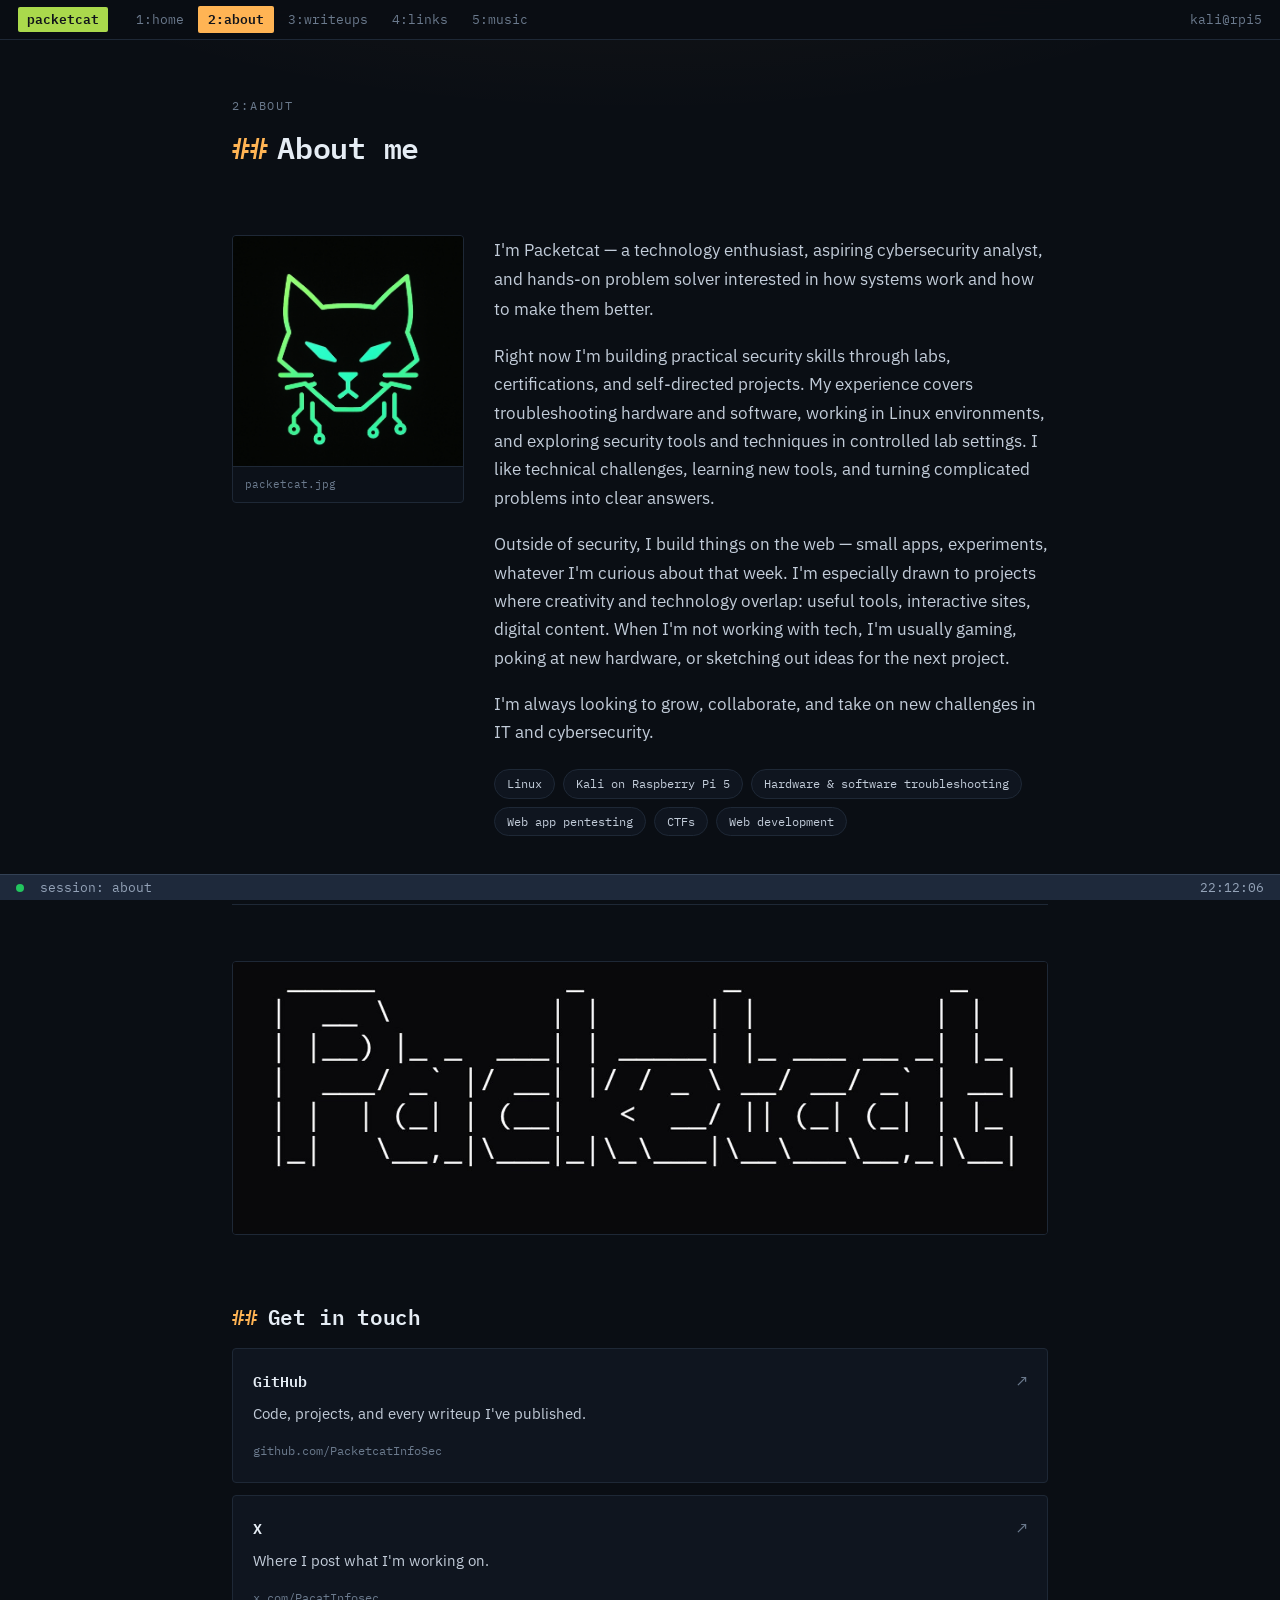
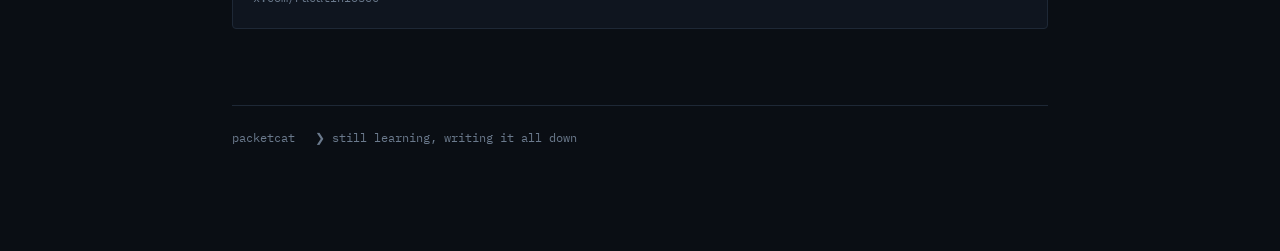
==== commit a36b7e48: "Added terminal-style music player to Music-Share" ====
--- a/about.html
+++ b/about.html
@@ -21,6 +21,7 @@
     <li><a href="about.html" aria-current="page">2:about</a></li>
     <li><a href="writeups.html">3:writeups</a></li>
     <li><a href="links.html">4:links</a></li>
+    <li><a href="Music-Share.html">5:music</a></li>
   </ul>
   <span class="tmux__host">kali@rpi5</span>
 </nav>
--- a/style.css
+++ b/style.css
@@ -618,3 +618,141 @@
   }
   .card:hover { transform: none; }
 }
+
+
+/* Terminal Audio Player Styling */
+  .terminal-player {
+    background-color: #0f172a;
+    border: 1px solid #334155;
+    font-family: 'IBM Plex Mono', monospace;
+    color: #e2e8f0;
+    max-width: 480px;
+    margin: 2rem auto;
+    border-radius: 4px;
+    box-shadow: 0 4px 6px -1px rgba(0, 0, 0, 0.5);
+    text-align: left;
+  }
+
+  .terminal-player__header {
+    background-color: #1e293b;
+    padding: 0.5rem 1rem;
+    font-size: 0.85rem;
+    border-bottom: 1px solid #334155;
+    display: flex;
+    justify-content: space-between;
+    color: #94a3b8;
+  }
+
+  .terminal-player__body {
+    padding: 1rem;
+  }
+
+  .terminal-player__track-info {
+    margin-bottom: 1rem;
+    font-size: 0.9rem;
+  }
+
+  .terminal-player__track-info .prompt {
+    color: #38bdf8;
+    font-weight: 600;
+  }
+
+  .playlist {
+    margin-bottom: 1rem;
+    display: flex;
+    flex-direction: column;
+    gap: 0.25rem;
+    font-size: 0.85rem;
+  }
+
+  .playlist-item {
+    background: transparent;
+    border: 1px dashed #334155;
+    color: #94a3b8;
+    text-align: left;
+    padding: 0.25rem 0.5rem;
+    font-family: 'IBM Plex Mono', monospace;
+    cursor: pointer;
+    border-radius: 2px;
+  }
+
+  .playlist-item:hover, .playlist-item.active {
+    border-color: #38bdf8;
+    color: #38bdf8;
+    background: rgba(56, 189, 248, 0.05);
+  }
+
+  .terminal-player__controls {
+    display: flex;
+    align-items: center;
+    gap: 0.75rem;
+    flex-wrap: wrap;
+  }
+
+  .term-btn {
+    background: transparent;
+    border: 1px solid #475569;
+    color: #38bdf8;
+    font-family: 'IBM Plex Mono', monospace;
+    padding: 0.25rem 0.6rem;
+    font-size: 0.85rem;
+    cursor: pointer;
+    border-radius: 2px;
+    transition: all 0.15s ease;
+  }
+
+  .term-btn:hover:not(:disabled) {
+    background-color: #38bdf8;
+    color: #0f172a;
+    border-color: #38bdf8;
+  }
+
+  .term-btn:disabled {
+    opacity: 0.4;
+    cursor: not-allowed;
+    color: #64748b;
+    border-color: #334155;
+  }
+
+  .terminal-player__volume {
+    display: flex;
+    align-items: center;
+    gap: 0.5rem;
+    font-size: 0.8rem;
+    margin-left: auto;
+    color: #94a3b8;
+  }
+
+  .terminal-player__volume input[type="range"] {
+    width: 70px;
+    accent-color: #38bdf8;
+    cursor: pointer;
+  }
+
+  /* Status Bar */
+  .status {
+    position: fixed;
+    bottom: 0;
+    left: 0;
+    width: 100%;
+    background-color: #1e293b;
+    border-top: 1px solid #334155;
+    font-family: 'IBM Plex Mono', monospace;
+    font-size: 0.8rem;
+    padding: 0.4rem 1rem;
+    display: flex;
+    align-items: center;
+    gap: 1rem;
+    color: #94a3b8;
+  }
+
+  .status__dot {
+    width: 8px;
+    height: 8px;
+    background-color: #22c55e;
+    border-radius: 50%;
+  }
+
+  .status__clock {
+    margin-left: auto;
+  }
